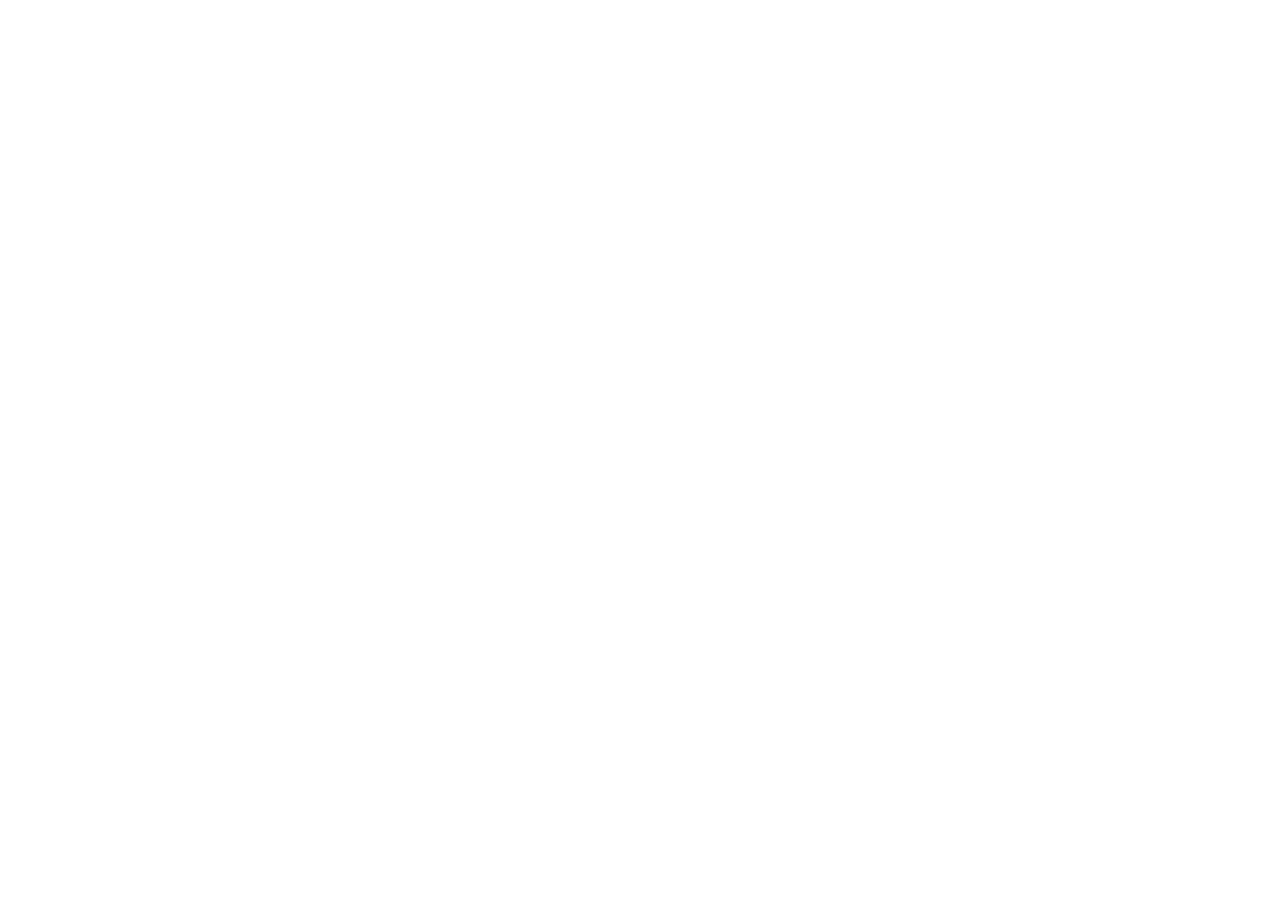
==== index.html @ d85d6b76 "Starter files" ====
<!DOCTYPE html>
<html lang="en">
<head>
    <meta charset="UTF-8">
    <meta name="viewport" content="width=device-width, initial-scale=1.0">
    <link rel="stylesheet" href="style.css">
    <title>Document</title>
</head>
<body>
    
</body>
<script src="script.js"></script>
</html>
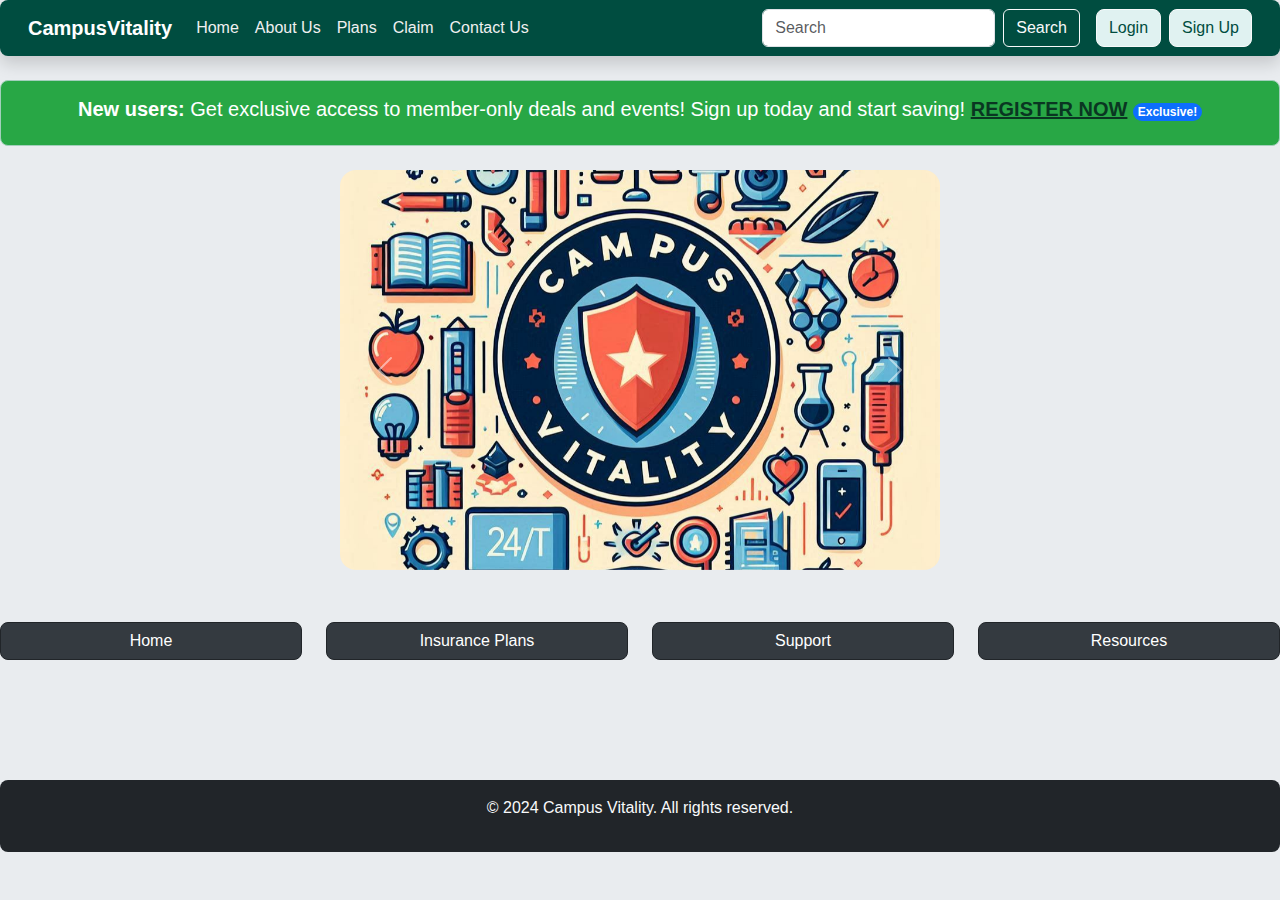
==== commit e23d8cb5: "Add files via upload" ====
--- a/index.html
+++ b/index.html
@@ -3,11 +3,201 @@
 <head>
     <meta charset="UTF-8">
     <meta name="viewport" content="width=device-width, initial-scale=1.0">
+    <link href="https://cdn.jsdelivr.net/npm/bootstrap@5.3.3/dist/css/bootstrap.min.css" rel="stylesheet">
     <link rel="stylesheet" href="style.css">
-    <title>Document</title>
+    <title>Campus Vitality</title>
+    
 </head>
 <body>
-    
+
+    <!-- Navigation bar-NRV -->
+    <nav class="navbar navbar-expand-lg shadow">
+        <div class="container-fluid">
+            <a class="navbar-brand text-white fw-bold" href="index.html">CampusVitality</a>
+            <button class="navbar-toggler" type="button" data-bs-toggle="collapse" data-bs-target="#navbarDark" aria-controls="navbarDark" aria-expanded="false" aria-label="Toggle navigation">
+                <span class="navbar-toggler-icon"></span>
+            </button>
+            <div class="collapse navbar-collapse" id="navbarDark">
+                <ul class="navbar-nav me-auto mb-2 mb-lg-0">
+                    <li class="nav-item">
+                        <a class="nav-link" href="#">Home</a>
+                    </li>
+                    <li class="nav-item">
+                        <a class="nav-link" href="#">About Us</a>
+                    </li>
+                    <li class="nav-item">
+                        <a class="nav-link" href="#">Plans</a>
+                    </li>
+                    <li class="nav-item">
+                        <a class="nav-link" href="#">Claim</a>
+                    </li>
+                    <li class="nav-item">
+                        <a class="nav-link" href="#">Contact Us</a>
+                    </li>
+                </ul>
+                <form class="d-flex">
+                    <input class="form-control me-2" type="search" placeholder="Search" aria-label="Search">
+                    <button class="btn btn-outline-light" type="submit">Search</button>
+                </form>
+                <div class="d-flex ms-3">
+                    <a href="#" class="btn btn-light me-2">Login</a>
+                    <a href="#" class="btn btn-light">Sign Up</a>
+                </div>
+            </div>
+        </div>
+    </nav>
+    
+    
+
+    <br>
+
+    
+ <!-- Alert Tab- NRV -->
+<div class="alert alert-success text-center mb-4" role="alert">
+    <h5> <strong>New users: </strong>Get exclusive access to member-only deals and events! Sign up today and start saving! 
+        <a href="#" class="alert-link" data-bs-toggle="modal" data-bs-target="#redirectModal">REGISTER NOW</a>
+        <span class="badge bg-primary rounded-pill small">Exclusive!</span>
+    </h5>
+</div>
+
+
+
+
+    <!-- Carousel - NRV-->
+    <div class="container">
+        <div id="carouselWithControls" class="carousel slide mx-auto" style="max-width: 600px;" data-bs-ride="carousel">
+            <div class="carousel-inner">
+                <div class="carousel-item active">
+                    <img src="assets/img1.png" class="d-block w-100" alt="Slide 1">
+                </div>
+                <div class="carousel-item">
+                    <img src="assets/img2.png" class="d-block w-100" alt="Slide 2">
+                </div>
+                <div class="carousel-item">
+                    <img src="assets/img3.jpeg" class="d-block w-100" alt="Slide 3">
+                </div>
+            </div>
+            <button class="carousel-control-prev" type="button" data-bs-target="#carouselWithControls" data-bs-slide="prev">
+                <span class="carousel-control-prev-icon" aria-hidden="true"></span>
+                <span class="visually-hidden">Previous</span>
+            </button>
+            <button class="carousel-control-next" type="button" data-bs-target="#carouselWithControls" data-bs-slide="next">
+                <span class="carousel-control-next-icon" aria-hidden="true"></span>
+                <span class="visually-hidden">Next</span>
+            </button>
+        </div>
+    </div>
+    <br>
+
+    <!-- Offcanvas- NRV -->
+    <div class="text-center my-4">
+        <div class="row">
+            <div class="col-6 col-md-3">
+                <button class="btn btn-dark w-100 my-1" type="button" data-bs-toggle="offcanvas" data-bs-target="#offcanvasHome">Home</button>
+            </div>
+            <div class="col-6 col-md-3">
+                <button class="btn btn-dark w-100 my-1" type="button" data-bs-toggle="offcanvas" data-bs-target="#offcanvasPlans">Insurance Plans</button>
+            </div>
+            <div class="col-6 col-md-3">
+                <button class="btn btn-dark w-100 my-1" type="button" data-bs-toggle="offcanvas" data-bs-target="#offcanvasSupport">Support</button>
+            </div>
+            <div class="col-6 col-md-3">
+                <button class="btn btn-dark w-100 my-1" type="button" data-bs-toggle="offcanvas" data-bs-target="#offcanvasResources">Resources</button>
+            </div>
+        </div>
+    </div>
+    <div class="offcanvas offcanvas-bottom" tabindex="-1" id="offcanvasHome" aria-labelledby="offcanvasHomeLabel">
+        <div class="offcanvas-header">
+            <h5 class="offcanvas-title" id="offcanvasHomeLabel">Dear Student,</h5>
+            <button type="button" class="btn-close" data-bs-dismiss="offcanvas" aria-label="Close"></button>
+        </div>
+        <div class="offcanvas-body">
+            <p>Welcome to Campus Vitality! We make it easy for you to manage your insurance needs—anytime, anywhere.</p>
+            <h6>What you can do:</h6>
+            <ul class="list-unstyled">
+                <li><b>Submit a New Claim</b></li>
+                <li><b>View Your Policies</b></li>
+                <li><b>Upgrade Your Plan</b></li>
+                <li><b>Manage Personal Information</b></li>
+                <li><b>Explore Resources</b></li>
+                <li><b>Get Support</b></li>
+            </ul>
+        </div>
+    </div>
+
+    <div class="offcanvas offcanvas-bottom" tabindex="-1" id="offcanvasPlans" aria-labelledby="offcanvasPlansLabel">
+        <div class="offcanvas-header">
+            <h5 class="offcanvas-title" id="offcanvasPlansLabel">Our Insurance Plans</h5>
+            <button type="button" class="btn-close" data-bs-dismiss="offcanvas" aria-label="Close"></button>
+        </div>
+        <div class="offcanvas-body">
+            <p>Explore our various insurance plans tailored to meet your needs:</p>
+            <ul class="list-unstyled">
+                <li><b>Basic Plan:</b> Affordable coverage for essential health services.</li>
+                <li><b>Premium Plan:</b> Comprehensive coverage with added benefits.</li>
+                <li><b>Student Plan:</b> Special rates and coverage for students.</li>
+                <li><b>Family Plan:</b> Coverage options for the whole family.</li>
+            </ul>
+        </div>
+    </div>
+
+    <div class="offcanvas offcanvas-bottom" tabindex="-1" id="offcanvasSupport" aria-labelledby="offcanvasSupportLabel">
+        <div class="offcanvas-header">
+            <h5 class="offcanvas-title" id="offcanvasSupportLabel">Customer Support</h5>
+            <button type="button" class="btn-close" data-bs-dismiss="offcanvas" aria-label="Close"></button>
+        </div>
+        <div class="offcanvas-body">
+            <p>Need help? Our support team is here for you:</p>
+            <ul class="list-unstyled">
+                <li><b>Contact Us:</b> Reach out via email at <a href="mailto:support@campusvitality.com">support@campusvitality.com</a>.</li>
+                <li><b>FAQs:</b> Visit our FAQ section for quick answers.</li>
+                <li><b>Live Chat:</b> Chat with a representative during business hours.</li>
+            </ul>
+        </div>
+    </div>
+
+    <div class="offcanvas offcanvas-bottom" tabindex="-1" id="offcanvasResources" aria-labelledby="offcanvasResourcesLabel">
+        <div class="offcanvas-header">
+            <h5 class="offcanvas-title" id="offcanvasResourcesLabel">Resources</h5>
+            <button type="button" class="btn-close" data-bs-dismiss="offcanvas" aria-label="Close"></button>
+        </div>
+        <div class="offcanvas-body">
+            <p>Find useful resources to help you navigate your insurance needs:</p>
+            <ul class="list-unstyled">
+                <li><b>Insurance Glossary:</b> Understand common insurance terms.</li>
+                <li><b>Claim Submission Guide:</b> Step-by-step guide to submit claims.</li>
+                <li><b>Policy Management Tips:</b> Best practices for managing your policy.</li>
+            </ul>
+        </div>
+    </div>
+
+    <br><br><br>
+
+    <!--Modal Box - NRV -->
+    <div class="modal fade" id="redirectModal" data-bs-backdrop="static" data-bs-keyboard="false" tabindex="-1" aria-labelledby="redirectModalLabel" aria-hidden="true">
+        <div class="modal-dialog">
+            <div class="modal-content">
+                <div class="modal-header">
+                    <h1 class="modal-title fs-5" id="redirectModalLabel">Attention</h1>
+                    <button type="button" class="btn-close" data-bs-dismiss="modal" aria-label="Close"></button>
+                </div>
+                <div class="modal-body">
+                    <p>You will be redirected to the login page.</p>
+                </div>
+                <div class="modal-footer">
+                    <button type="button" class="btn btn-secondary" data-bs-dismiss="modal">Cancel</button>
+                    <button type="button" class="btn btn-dark" onclick="location.href='#'">Login</button>
+                </div>
+            </div>
+        </div>
+    </div>
+
+    <!-- Footer - NRV-->
+    <footer class="bg-dark text-light text-center py-3">
+        <p>&copy; 2024 Campus Vitality. All rights reserved.</p>
+    </footer>
+
+    <script src="https://cdn.jsdelivr.net/npm/bootstrap@5.3.3/dist/js/bootstrap.bundle.min.js"></script>
+    <script src="script.js"></script>
 </body>
-<script src="script.js"></script>
-</html>+</html>
--- a/style.css
+++ b/style.css
@@ -0,0 +1,105 @@
+body {
+    max-width: 100%;
+    margin-left: auto;
+    margin-right: auto;
+    background-color: #e9ecef; 
+    font-family:'Trebuchet MS', 'Lucida Sans Unicode', 'Lucida Grande', 'Lucida Sans', Arial, sans-serif;
+    color: #212529;
+}
+
+.navbar {
+    background-color: #004d40; 
+    border-radius: 0.5rem; 
+    padding: 0.5rem 1rem; 
+}
+
+.nav-link {
+    color: #f0f0f0; 
+}
+
+.nav-link:hover {
+    color: #b0b0b0; 
+}
+
+.btn-light {
+    background-color: #e0f2f1 ; 
+    color: #004d40 ; 
+    border-radius: 0.5rem;
+}
+
+.btn-light:hover {
+    background-color: #b2dfdb ; 
+    color: #00332d ; 
+}
+
+.alert-success {
+    background-color: #28a745; 
+    color: white; 
+    border-radius: 0.5rem; 
+    max-width: 100%; 
+    padding: 1rem;
+    margin-bottom: 1rem; 
+}
+
+.badge.small {
+    font-size: 0.75rem; 
+    padding: 0.25em 0.4em; 
+}
+
+
+.carousel {
+    margin-top: 20px; 
+    border-radius: 1.0rem; 
+    overflow: hidden; 
+    max-width: 100%; 
+}
+
+.carousel img {
+    height: auto; 
+    max-height: 400px; 
+    object-fit: cover; 
+}
+
+
+.btn-dark {
+    background-color: #343a40; 
+    color: white; 
+    border-radius: 0.5rem;
+    transition: background-color 0.3s ease, color 0.3s ease;
+ }
+
+.btn-dark:hover {
+    background-color: #495057;
+    transition: background-color 0.3s ease, color 0.3s ease; 
+}
+
+.offcanvas-body {
+    background-color: #ffffff; 
+    padding: 1rem; 
+    max-width: 100%; 
+}
+
+.modal-content {
+    border-radius: 0.5rem; 
+    max-width: 90%; 
+    margin: auto; 
+}
+
+.modal-header {
+    background-color: #007bff; 
+    color: white;
+}
+
+
+footer {
+    background-color: #343a40; 
+    color: white; 
+    padding: 1rem; 
+    border-radius: 0.5rem; 
+    text-align: center; 
+    margin-top: 20px; 
+    
+}
+
+
+
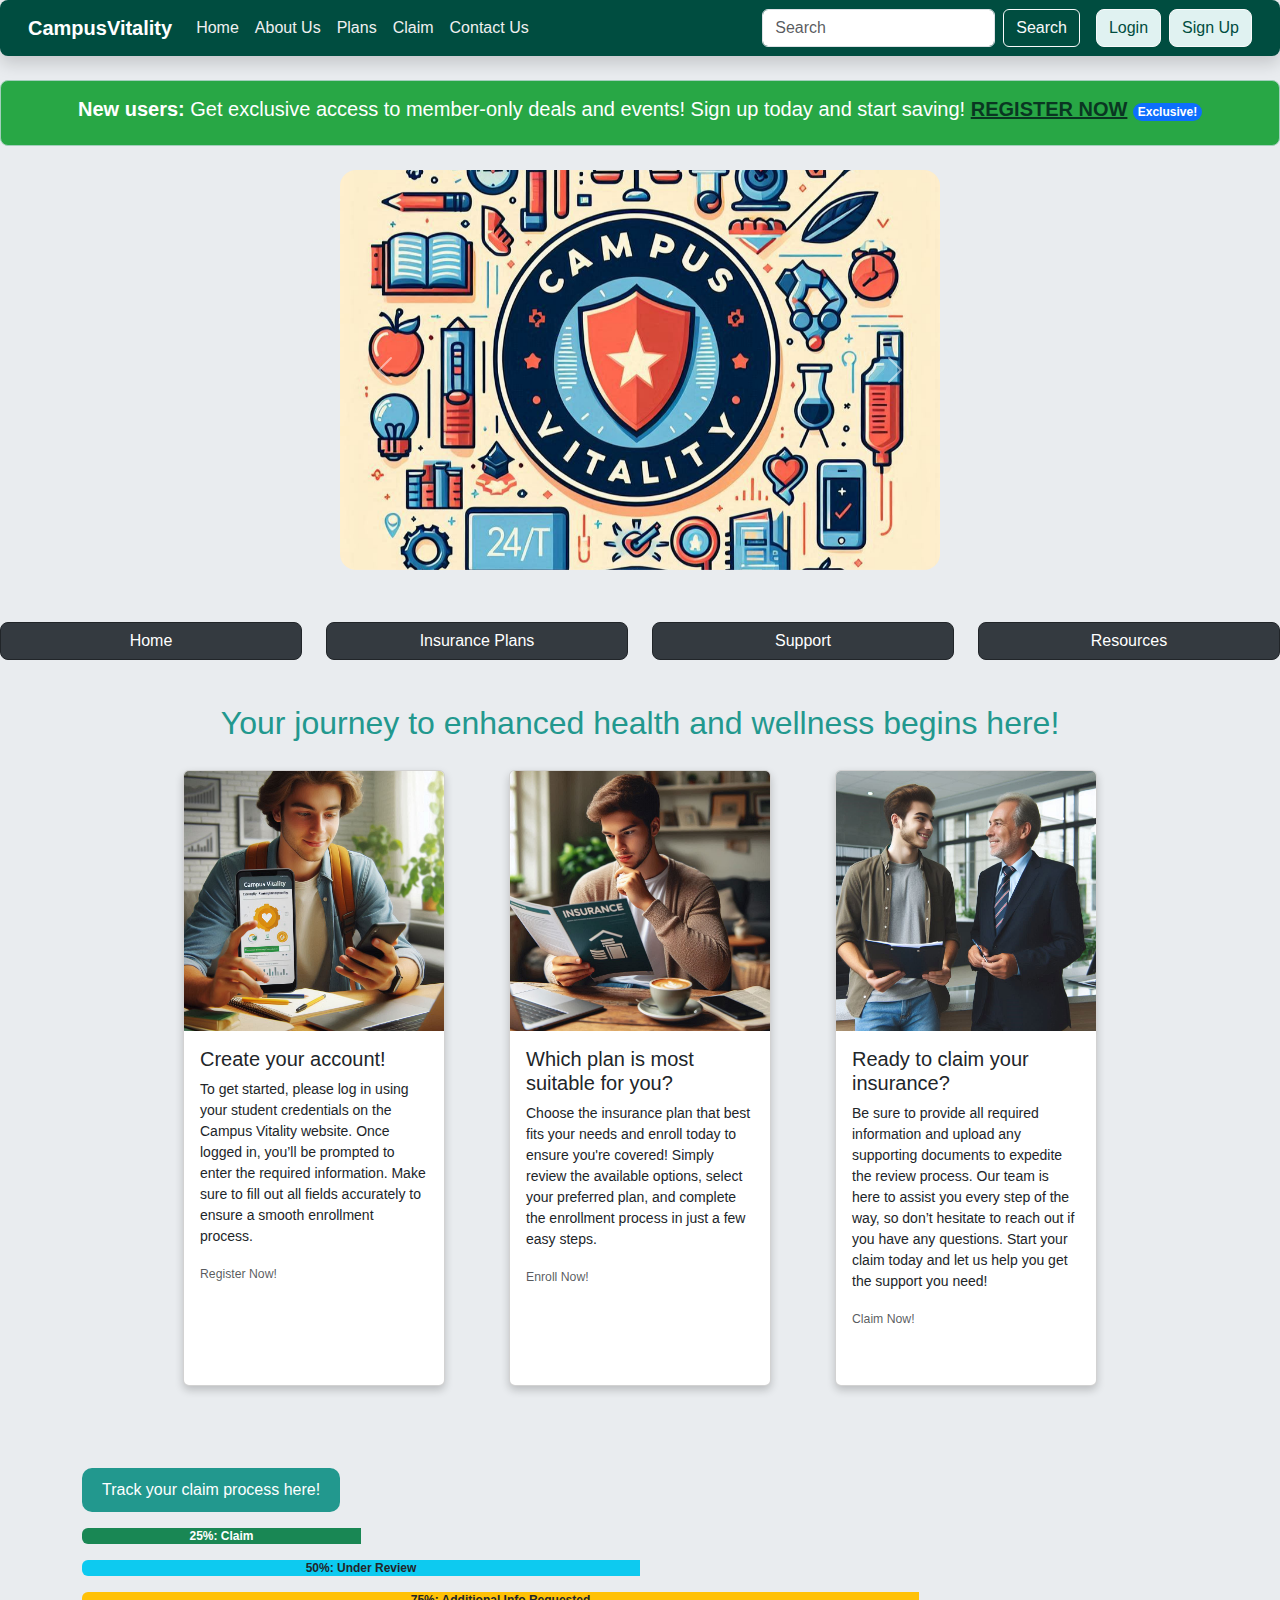
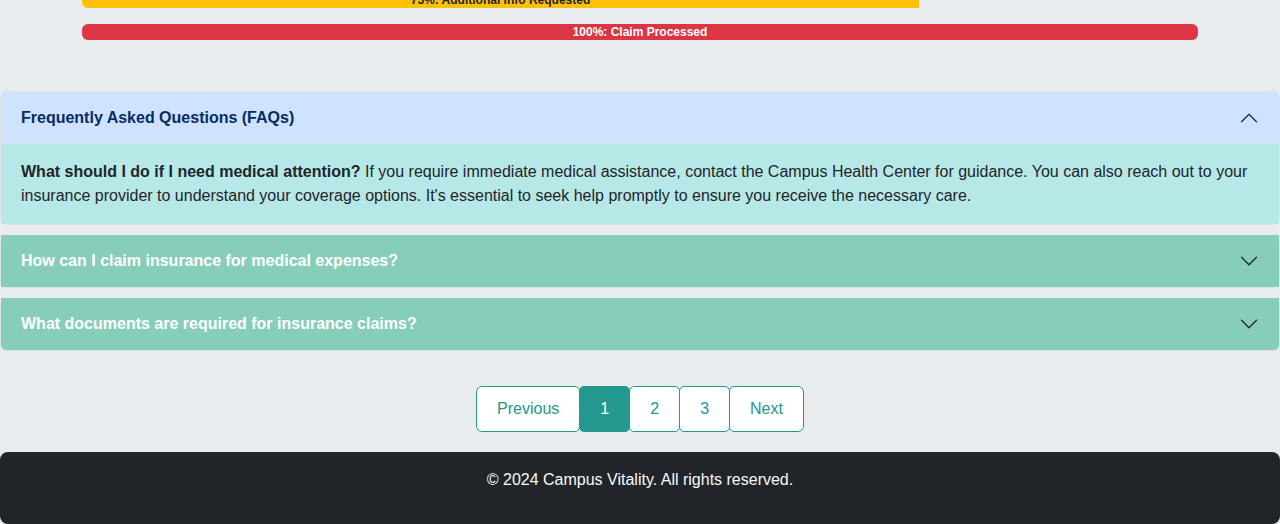
==== commit 30f12cec: "cards, progress bar, claps, accordion, pagination" ====
--- a/index.html
+++ b/index.html
@@ -167,11 +167,140 @@
                 <li><b>Insurance Glossary:</b> Understand common insurance terms.</li>
                 <li><b>Claim Submission Guide:</b> Step-by-step guide to submit claims.</li>
                 <li><b>Policy Management Tips:</b> Best practices for managing your policy.</li>
-            </ul>
-        </div>
-    </div>
-
-    <br><br><br>
+            </ul> 
+        </div>
+    </div>
+
+    
+
+    <!-- Cards-SP -->
+   <div class="cardsH2">
+    <h2>Your journey to enhanced health and wellness begins here!</h2>
+</div>
+<div class="row justify-content-center">
+    <div class="col-lg-3 col-md-4 col-sm-6 mb-4">
+        <div class="card">
+            <img src="assets/register.png" class="card-img-top" alt="...">
+            <div class="card-body">
+                <h5 class="card-title">Create your account!</h5>
+                <p class="card-text">To get started, please log in using your student credentials on the Campus Vitality website. Once logged in, you’ll be prompted to enter the required information. Make sure to fill out all fields accurately to ensure a smooth enrollment process.</p>
+                <p class="card-text"><small class="text-body-secondary">Register Now!</small></p>
+            </div>
+        </div>
+    </div>
+    <div class="col-lg-3 col-md-4 col-sm-6 mb-4">
+        <div class="card">
+            <img src="assets/enroll.png" class="card-img-top" alt="...">
+            <div class="card-body">
+                <h5 class="card-title">Which plan is most suitable for you?</h5>
+                <p class="card-text">Choose the insurance plan that best fits your needs and enroll today to ensure you're covered! Simply review the available options, select your preferred plan, and complete the enrollment process in just a few easy steps.</p>
+                <p class="card-text"><small class="text-body-secondary">Enroll Now!</small></p>
+            </div>
+        </div>
+    </div>
+    <div class="col-lg-3 col-md-4 col-sm-6 mb-4">
+        <div class="card">
+            <img src="assets/claim.png" class="card-img-top" alt="...">
+            <div class="card-body">
+                <h5 class="card-title">Ready to claim your insurance?</h5>
+                <p class="card-text">Be sure to provide all required information and upload any supporting documents to expedite the review process. Our team is here to assist you every step of the way, so don’t hesitate to reach out if you have any questions. Start your claim today and let us help you get the support you need!</p>
+                <p class="card-text"><small class="text-body-secondary">Claim Now!</small></p>
+            </div>
+        </div>
+    </div>
+</div>
+
+
+<!-- Progress Bar-SP -->
+<div class="progBar">
+    <div class="container mt-5">
+        <!-- Collapse Button-SP -->
+        <p>
+            <button class="btn btn-primary custom-btn" type="button" data-bs-toggle="collapse" data-bs-target="#collapseWidthExample" aria-expanded="false" aria-controls="collapseWidthExample">
+                <h6 class="mb-0">Track your claim process here!</h6>
+            </button>
+        </p>
+        <!-- Collapsible Content-SP -->
+        <div class="collapse collapse-horizontal" id="collapseWidthExample">
+            <div class="card card-body custom-card">
+                <p><strong>25% - Claim Submitted:</strong> The initial submission of the insurance claim has been successfully completed.</p>
+                <p><strong>50% - Under Review:</strong> The claim is being reviewed by the relevant team to assess the next steps.</p>
+                <p><strong>75% - Additional Information Requested:</strong> The review process requires additional information or documents to proceed further.</p>
+                <p><strong>100% - Claim Processed:</strong> The insurance claim has been fully processed, and the outcome is finalized.</p>
+            </div>
+        </div>           
+
+
+        <!-- Progress Bars-SP -->
+        <div class="progress mb-3">
+            <div class="progress-bar bg-success" role="progressbar" style="width: 25%;">25%: Claim</div>
+        </div>
+        <div class="progress mb-3">
+            <div class="progress-bar bg-info text-dark" role="progressbar" style="width: 50%;">50%: Under Review</div>
+        </div>
+        <div class="progress mb-3">
+            <div class="progress-bar bg-warning text-dark" role="progressbar" style="width: 75%;">75%: Additional Info Requested</div>
+        </div>
+        <div class="progress mb-3">
+            <div class="progress-bar bg-danger" role="progressbar" style="width: 100%;">100%: Claim Processed</div>
+        </div>
+    </div>
+</div>
+
+
+<!-- Accordion-SP -->
+<div class="accordion" id="accordionExample">
+    <div class="accordion-item">
+        <h2 class="accordion-header">
+            <button class="accordion-button" type="button" data-bs-toggle="collapse" data-bs-target="#collapseOne" aria-expanded="true" aria-controls="collapseOne">
+                <b>Frequently Asked Questions (FAQs)</b>
+            </button>
+        </h2>
+        <div id="collapseOne" class="accordion-collapse collapse show" data-bs-parent="#accordionExample">
+            <div class="accordion-body">
+                <strong>What should I do if I need medical attention?</strong> If you require immediate medical assistance, contact the Campus Health Center for guidance. You can also reach out to your insurance provider to understand your coverage options. It's essential to seek help promptly to ensure you receive the necessary care.
+            </div>
+        </div>
+    </div>
+    <div class="accordion-item">
+        <h2 class="accordion-header">
+            <button class="accordion-button collapsed" type="button" data-bs-toggle="collapse" data-bs-target="#collapseTwo" aria-expanded="false" aria-controls="collapseTwo">
+                <b>How can I claim insurance for medical expenses?</b>
+            </button>
+        </h2>
+        <div id="collapseTwo" class="accordion-collapse collapse" data-bs-parent="#accordionExample">
+            <div class="accordion-body">
+                To claim insurance for medical expenses, log in to the Campus Vitality website and submit your claim through the designated claim submission portal. Be sure to include all required documentation to expedite the review and approval process.
+            </div>
+        </div>
+    </div>
+    <div class="accordion-item">
+        <h2 class="accordion-header">
+            <button class="accordion-button collapsed" type="button" data-bs-toggle="collapse" data-bs-target="#collapseThree" aria-expanded="false" aria-controls="collapseThree">
+                <b>What documents are required for insurance claims?</b>
+            </button>
+        </h2>
+        <div id="collapseThree" class="accordion-collapse collapse" data-bs-parent="#accordionExample">
+            <div class="accordion-body">
+                You’ll need to provide copies of your medical records, receipts for medical expenses, and any additional documents requested by your insurance provider. Make sure all documents are legible and accurately reflect the services rendered.
+            </div>
+        </div>
+    </div>
+</div>
+
+
+<!-- Pagination-SP -->
+<div class="pagination-container">
+    <ul class="pagination">
+        <li class="page-item"><a class="page-link" href="#">Previous</a></li>
+        <li class="page-item active"><a class="page-link" href="#">1</a></li>
+        <li class="page-item"><a class="page-link" href="#">2</a></li>
+        <li class="page-item"><a class="page-link" href="#">3</a></li>
+        <li class="page-item"><a class="page-link" href="#">Next</a></li>
+    </ul>
+</div>
+
+
 
     <!--Modal Box - NRV -->
     <div class="modal fade" id="redirectModal" data-bs-backdrop="static" data-bs-keyboard="false" tabindex="-1" aria-labelledby="redirectModalLabel" aria-hidden="true">
@@ -201,3 +330,4 @@
     <script src="script.js"></script>
 </body>
 </html>
+
--- a/style.css
+++ b/style.css
@@ -78,7 +78,131 @@
     padding: 1rem; 
     max-width: 100%; 
 }
-
+.cards-container {
+    max-width: 100%;
+    margin: 0 auto;
+ }
+ .cardsH2 {
+    margin-top: 40px;
+    color: #22988e;
+    text-align: center;
+ }
+ .card-group {
+    display: flex;
+    flex-wrap: wrap;
+    justify-content: center;
+    margin-top: 20px;
+ }
+ .card {
+    display: flex;
+    flex-direction: column;
+    justify-content: space-between;
+    max-width: 100%;
+    margin: 20px;
+    box-shadow: 0 4px 8px rgba(0, 0, 0, 0.2);
+    transition: transform 0.5s;
+    height: 100%;
+ }
+ .card:hover {
+    transform: scale(1.05);
+    box-shadow: 0 8px 16px rgba(0, 0, 0, 0.3);
+ }
+ .card-text {
+    font-size: 14px;
+    line-height: 1.5;
+ } 
+ .accordion {
+    margin: 35px 0;
+ }
+ 
+ .accordion-body {
+    background-color: #b7e8e8;
+ }
+ 
+ .accordion-item {
+    border-radius: 0.5rem;
+    margin-bottom: 10px;
+ }
+ .accordion-button {
+    background-color: #86ceba;
+    color: white;
+    transition: background-color 0.5s;
+ }
+ .accordion-button:hover {
+    background-color: #84cfde;
+ }
+ .progBar {
+    margin-top: 30px;
+    display: flex;
+    justify-content: center;
+ }
+ .progress-bar {
+    font-weight: bold;
+    transition: width 0.5s;
+ }
+ .mb-3 {
+    margin-bottom: 20px;
+ }
+ .pagination {
+    justify-content: center;
+    margin-top: 20px;
+ }
+ 
+ .custom-btn {
+    background-color: #22988e;
+    border: none;
+    border-radius: 10px;
+    padding: 12px 20px;
+    text-align: center;
+    transition: background-color 0.5s ease-in-out;
+ }
+ .custom-btn:hover {
+    background-color: #1e8475;
+ }
+ .custom-btn h6 {
+    color: #fff;
+ }
+ .custom-card {
+    background-color: #f8f9fa;
+    border: 1px solid #ddd;
+    padding: 20px;
+    box-shadow: 0 4px 8px rgba(0, 0, 0, 0.1);
+    transition: all 0.3s ease;
+ }
+ .custom-card p {
+    margin-bottom: 15px;
+    font-size: 14px;
+ }
+ .custom-card strong {
+    color: #189687;
+ }
+ .collapse-horizontal {
+    transition: all 0.4s ease;
+ }
+ .page-item .page-link {
+    color: #22988e;
+    background-color: white;
+    border: 1px solid #22988e;
+    padding: 10px 20px;
+    transition: all 0.3s ease;
+    border-radius: 5px;
+ }
+ .page-item.active .page-link {
+    background-color: #22988e;
+    color: white;
+    border-color: #22988e;
+ }
+ .page-link:hover {
+    background-color: #1e8475;
+    color: white;
+    border-color: #1e8475;
+ }
+ .page-item.disabled .page-link {
+    color: #6c757d;
+    background-color: #e9ecef;
+    border-color: #dee2e6;
+ }
+ 
 .modal-content {
     border-radius: 0.5rem; 
     max-width: 90%; 
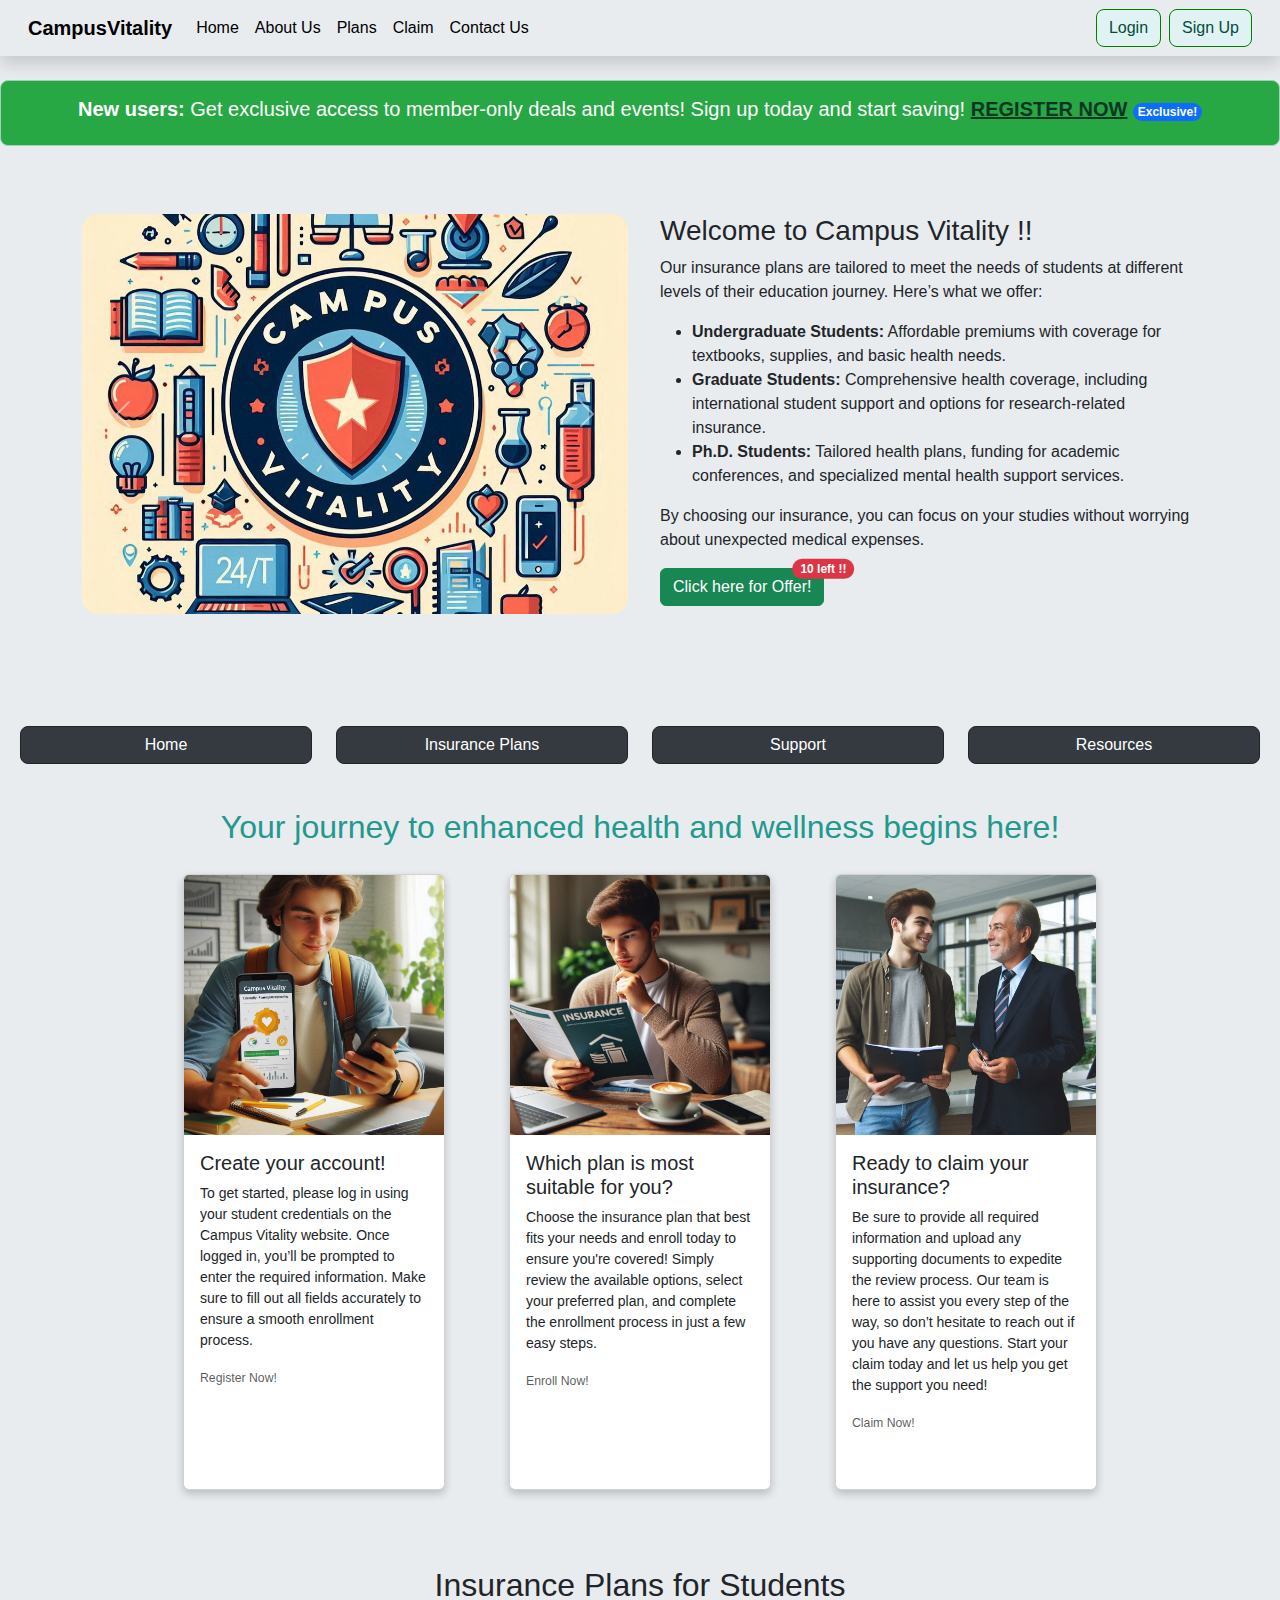
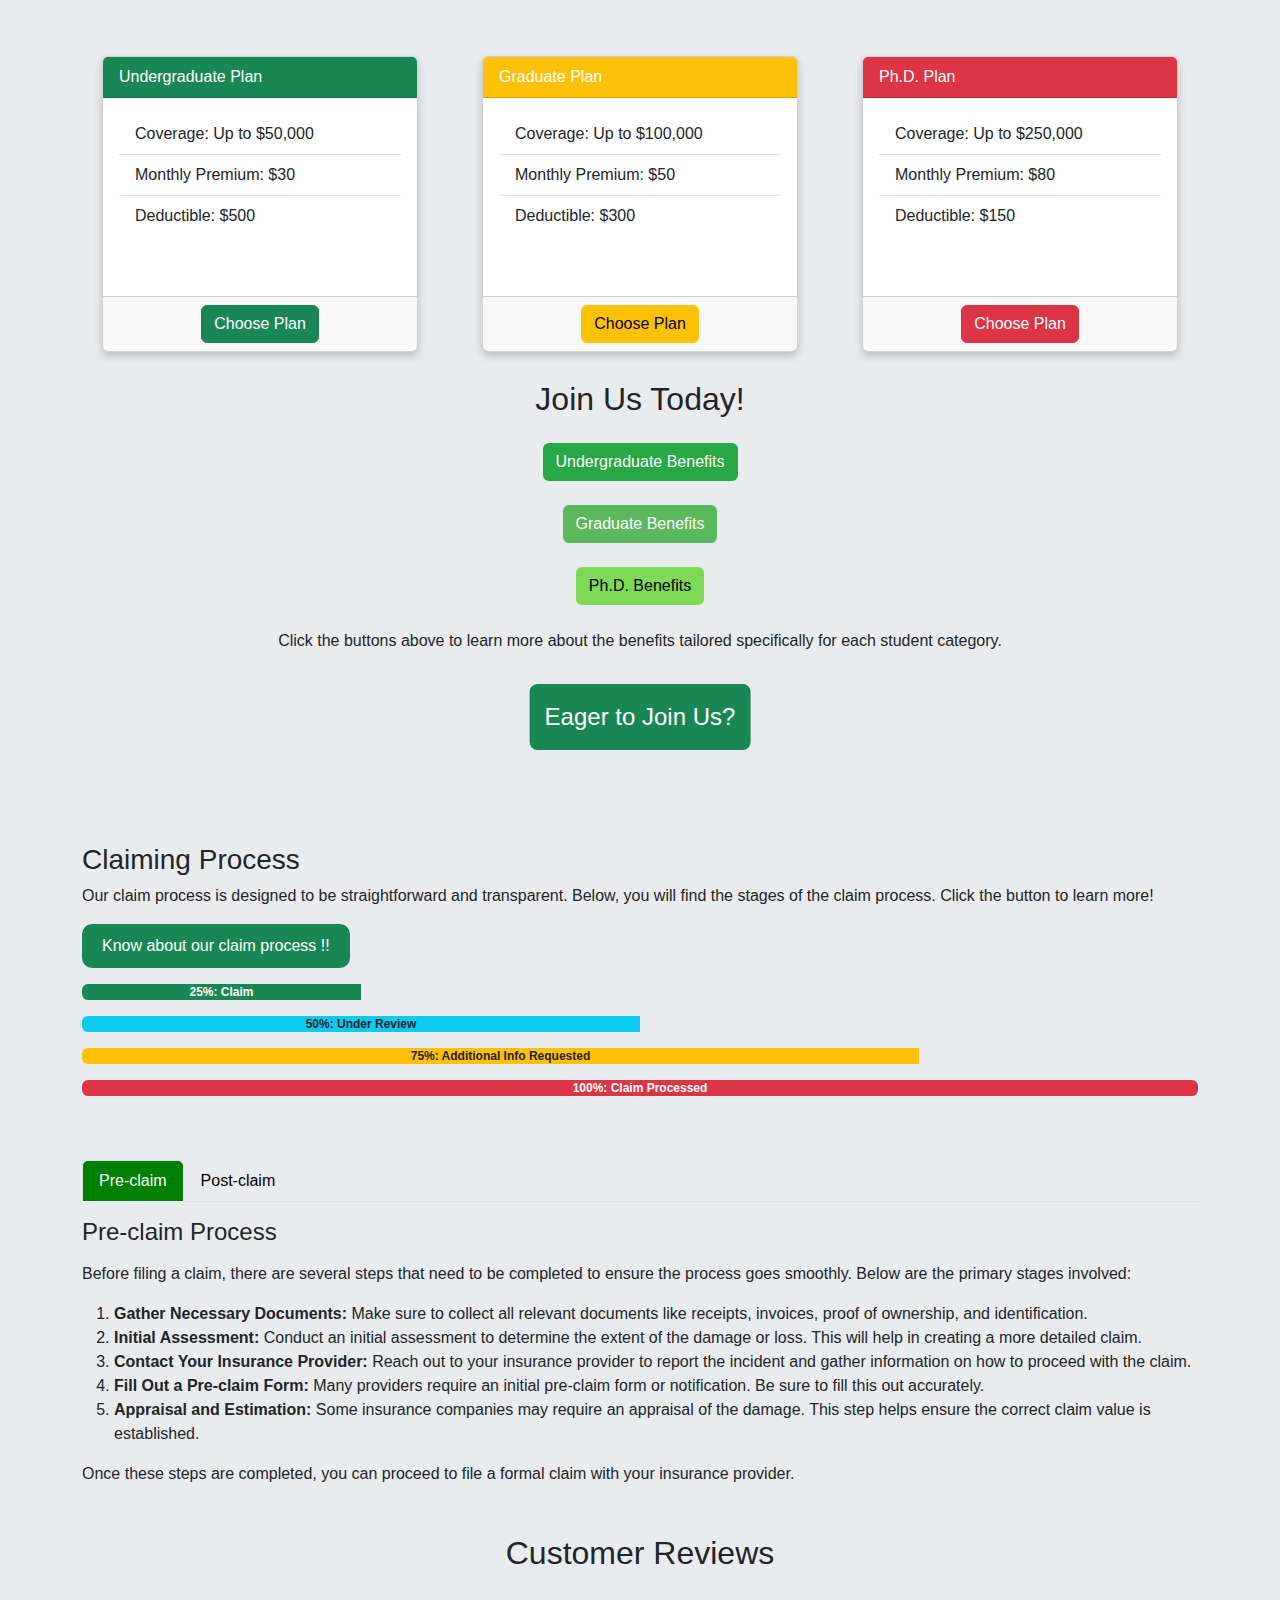
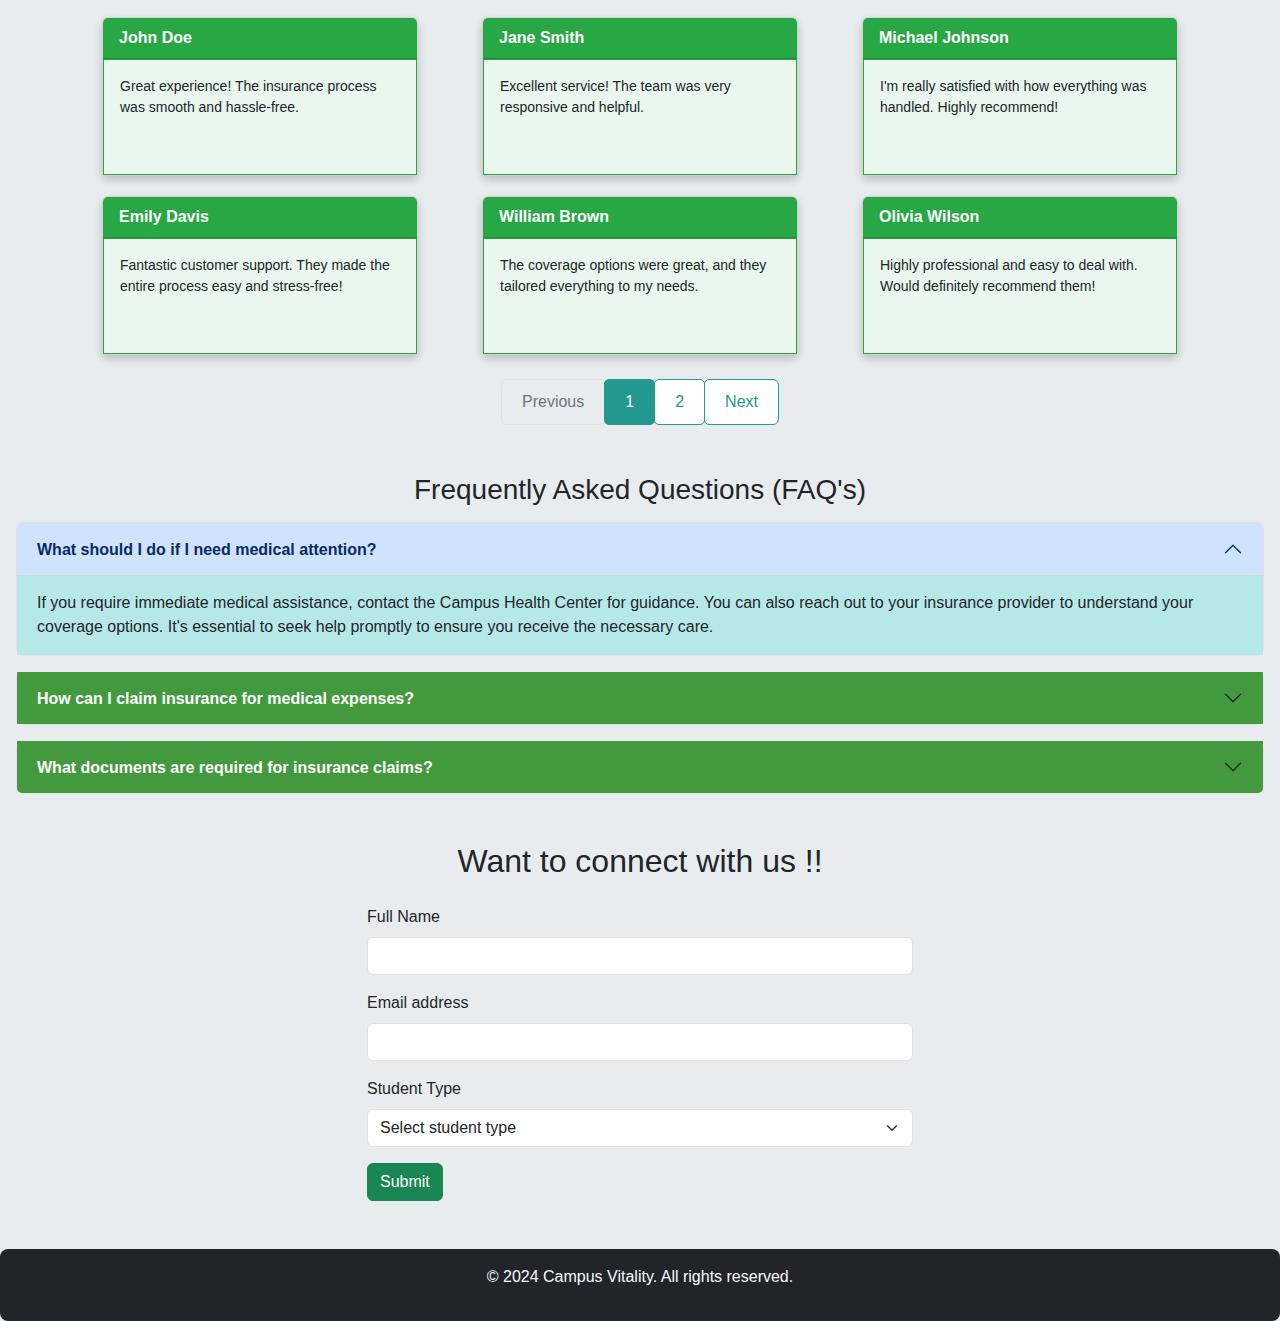
==== commit e087b5b4: "Added 6 Bootstrap components and styling changes" ====
--- a/index.html
+++ b/index.html
@@ -13,7 +13,7 @@
     <!-- Navigation bar-NRV -->
     <nav class="navbar navbar-expand-lg shadow">
         <div class="container-fluid">
-            <a class="navbar-brand text-white fw-bold" href="index.html">CampusVitality</a>
+            <a class="navbar-brand text-green fw-bold" href="index.html">CampusVitality</a>
             <button class="navbar-toggler" type="button" data-bs-toggle="collapse" data-bs-target="#navbarDark" aria-controls="navbarDark" aria-expanded="false" aria-label="Toggle navigation">
                 <span class="navbar-toggler-icon"></span>
             </button>
@@ -26,22 +26,18 @@
                         <a class="nav-link" href="#">About Us</a>
                     </li>
                     <li class="nav-item">
-                        <a class="nav-link" href="#">Plans</a>
+                        <a class="nav-link" href="#plans">Plans</a>
                     </li>
                     <li class="nav-item">
-                        <a class="nav-link" href="#">Claim</a>
+                        <a class="nav-link" href="#claim">Claim</a>
                     </li>
                     <li class="nav-item">
-                        <a class="nav-link" href="#">Contact Us</a>
+                        <a class="nav-link" href="#contact">Contact Us</a>
                     </li>
                 </ul>
-                <form class="d-flex">
-                    <input class="form-control me-2" type="search" placeholder="Search" aria-label="Search">
-                    <button class="btn btn-outline-light" type="submit">Search</button>
-                </form>
                 <div class="d-flex ms-3">
-                    <a href="#" class="btn btn-light me-2">Login</a>
-                    <a href="#" class="btn btn-light">Sign Up</a>
+                    <a href="#" class="btn btn-light me-2 btncn">Login</a>
+                    <a href="#" class="btn btn-light btncn">Sign Up</a>
                 </div>
             </div>
         </div>
@@ -64,34 +60,70 @@
 
 
     <!-- Carousel - NRV-->
-    <div class="container">
-        <div id="carouselWithControls" class="carousel slide mx-auto" style="max-width: 600px;" data-bs-ride="carousel">
-            <div class="carousel-inner">
-                <div class="carousel-item active">
-                    <img src="assets/img1.png" class="d-block w-100" alt="Slide 1">
-                </div>
-                <div class="carousel-item">
-                    <img src="assets/img2.png" class="d-block w-100" alt="Slide 2">
-                </div>
-                <div class="carousel-item">
-                    <img src="assets/img3.jpeg" class="d-block w-100" alt="Slide 3">
-                </div>
-            </div>
-            <button class="carousel-control-prev" type="button" data-bs-target="#carouselWithControls" data-bs-slide="prev">
-                <span class="carousel-control-prev-icon" aria-hidden="true"></span>
-                <span class="visually-hidden">Previous</span>
+    <div class="container my-5">
+        <div class="row">
+            <!-- Carousel Column -->
+            <div class="col-md-6">
+                <div id="carouselWithControls" class="carousel slide" data-bs-ride="carousel">
+                    <div class="carousel-inner">
+                        <div class="carousel-item active">
+                            <img src="assets/img1.png" class="d-block w-100" alt="Insurance for Undergraduates">
+                        </div>
+                        <div class="carousel-item">
+                            <img src="assets/img2.png" class="d-block w-100" alt="Insurance for Graduates">
+                        </div>
+                        <div class="carousel-item">
+                            <img src="assets/img3.jpeg" class="d-block w-100" alt="Insurance for Ph.D. Students">
+                        </div>
+                    </div>
+                    <button class="carousel-control-prev" type="button" data-bs-target="#carouselWithControls" data-bs-slide="prev">
+                        <span class="carousel-control-prev-icon" aria-hidden="true"></span>
+                        <span class="visually-hidden">Previous</span>
+                    </button>
+                    <button class="carousel-control-next" type="button" data-bs-target="#carouselWithControls" data-bs-slide="next">
+                        <span class="carousel-control-next-icon" aria-hidden="true"></span>
+                        <span class="visually-hidden">Next</span>
+                    </button>
+                </div>
+            </div>
+    
+            <!-- Related Content Column - Code by GSR-->
+            <div class="col-md-6 related-content">
+                <h3>Welcome to Campus Vitality !!</h3>
+                <p>Our insurance plans are tailored to meet the needs of students at different levels of their education journey. Here’s what we offer:</p>
+                <ul>
+                    <li><strong>Undergraduate Students:</strong> Affordable premiums with coverage for textbooks, supplies, and basic health needs.</li>
+                    <li><strong>Graduate Students:</strong> Comprehensive health coverage, including international student support and options for research-related insurance.</li>
+                    <li><strong>Ph.D. Students:</strong> Tailored health plans, funding for academic conferences, and specialized mental health support services.</li>
+                </ul>
+                <p>By choosing our insurance, you can focus on your studies without worrying about unexpected medical expenses.</p>
+                <button type="button" class="btn btn-success position-relative" id="show-toast">
+            Click here for Offer!
+            <span class="position-absolute top-0 start-100 translate-middle badge rounded-pill bg-danger">
+                10 left !!
+                <span class="visually-hidden">offers left</span>
+            </span>
             </button>
-            <button class="carousel-control-next" type="button" data-bs-target="#carouselWithControls" data-bs-slide="next">
-                <span class="carousel-control-next-icon" aria-hidden="true"></span>
-                <span class="visually-hidden">Next</span>
-            </button>
+            </div>
+        </div>
+        <div class="toast-container">
+            <div id="benefitsToast" class="toast" role="alert" aria-live="assertive" aria-atomic="true">
+                <div class="toast-header">
+                    <strong class="me-auto">Student Vitality Offer</strong>
+                    <small>Just now</small>
+                    <button type="button" class="btn-close" data-bs-dismiss="toast" aria-label="Close"></button>
+                </div>
+                <div class="toast-body">
+                    We now offer a 10% discount on premiums for undergraduate students! Check your eligibility.
+                </div>
+            </div>
         </div>
     </div>
     <br>
 
     <!-- Offcanvas- NRV -->
     <div class="text-center my-4">
-        <div class="row">
+        <div class="row m-2">
             <div class="col-6 col-md-3">
                 <button class="btn btn-dark w-100 my-1" type="button" data-bs-toggle="offcanvas" data-bs-target="#offcanvasHome">Home</button>
             </div>
@@ -134,9 +166,9 @@
             <p>Explore our various insurance plans tailored to meet your needs:</p>
             <ul class="list-unstyled">
                 <li><b>Basic Plan:</b> Affordable coverage for essential health services.</li>
-                <li><b>Premium Plan:</b> Comprehensive coverage with added benefits.</li>
-                <li><b>Student Plan:</b> Special rates and coverage for students.</li>
-                <li><b>Family Plan:</b> Coverage options for the whole family.</li>
+                <li><b>Undergraduate Plan:</b> Comprehensive coverage with added benefits.</li>
+                <li><b>Graduate Plan:</b> Special rates and coverage for students.</li>
+                <li><b>Ph.d Plan:</b> Coverage options for the whole family.</li>
             </ul>
         </div>
     </div>
@@ -211,13 +243,159 @@
 </div>
 
 
+
+
+<br/>
+<!-- Code by GSR -->
+<div id="plans"></div>
+
+<div class="container my-5">
+    <h2 class="text-center mb-4">Insurance Plans for Students</h2>
+
+    <div class="row">
+        <div class="col-md-4 mt-2">
+            <div class="card mb-4">
+                <div class="card-header bg-success text-white">
+                    Undergraduate Plan
+                </div>
+                <div class="card-body">
+                    <ul class="list-group list-group-flush">
+                        <li class="list-group-item">Coverage: Up to $50,000</li>
+                        <li class="list-group-item">Monthly Premium: $30</li>
+                        <li class="list-group-item">Deductible: $500</li>
+                    </ul>
+                </div>
+                <div class="card-footer text-center">
+                    <button type="button" class="btn btn-success">Choose Plan</button>
+                </div>
+            </div>
+        </div>
+
+        <div class="col-md-4 mt-2">
+            <div class="card mb-4">
+                <div class="card-header bg-warning text-white">
+                    Graduate Plan
+                </div>
+                <div class="card-body">
+                    <ul class="list-group list-group-flush">
+                        <li class="list-group-item">Coverage: Up to $100,000</li>
+                        <li class="list-group-item">Monthly Premium: $50</li>
+                        <li class="list-group-item">Deductible: $300</li>
+                    </ul>
+                </div>
+                <div class="card-footer text-center">
+                    <button type="button" class="btn btn-warning">Choose Plan</button>
+                </div>
+            </div>
+        </div>
+
+        <div class="col-md-4 mt-2">
+            <div class="card mb-4">
+                <div class="card-header bg-danger text-white">
+                    Ph.D. Plan
+                </div>
+                <div class="card-body">
+                    <ul class="list-group list-group-flush">
+                        <li class="list-group-item">Coverage: Up to $250,000</li>
+                        <li class="list-group-item">Monthly Premium: $80</li>
+                        <li class="list-group-item">Deductible: $150</li>
+                    </ul>
+                </div>
+                <div class="card-footer text-center">
+                    <button type="button" class="btn btn-danger">Choose Plan</button>
+                </div>
+            </div>
+        </div>
+    </div>
+</div>
+
+<div class="container my-5"></div>
+    <h2 class="text-center mb-4">Join Us Today!</h2>
+    
+    <div class="text-center mb-4">
+        <button type="button" class="btn btn-ug" data-bs-toggle="popover" title="Undergraduate Students" data-bs-content="
+            <strong>Benefits:</strong><br>
+            - Affordable premiums<br>
+            - Coverage for textbooks and supplies<br>
+            - Flexible payment plans" data-bs-trigger="focus" data-bs-html="true">
+            Undergraduate Benefits
+        </button>
+    </div>
+    
+    <div class="text-center mb-4">
+        <button type="button" class="btn btn-grad" data-bs-toggle="popover" title="Graduate Students" data-bs-content="
+            <strong>Benefits:</strong><br>
+            - Comprehensive health coverage<br>
+            - International student support<br>
+            - Research-related insurance options" data-bs-trigger="focus" data-bs-html="true">
+            Graduate Benefits
+        </button>
+    </div>
+
+    <div class="text-center mb-4">
+        <button type="button" class="btn btn-phd" data-bs-toggle="popover" title="Ph.D. Students" data-bs-content="
+            <strong>Benefits:</strong><br>
+            - Tailored health plans<br>
+            - Funding for conferences<br>
+            - Mental health support services" data-bs-trigger="focus" data-bs-html="true">
+            Ph.D. Benefits
+        </button>
+    </div>
+    
+    <p class="text-center">
+        Click the buttons above to learn more about the benefits tailored specifically for each student category.
+    </p>
+</div>
+<br/><br/>
+<button type="button" class="btn btn-success centered-btn blinking-btn" data-bs-toggle="modal" data-bs-target="#enrollModal">
+    Eager to Join Us?
+</button>
+
+<!-- Modal Structure -->
+<div class="modal fade" id="enrollModal" tabindex="-1" aria-labelledby="enrollModalLabel" aria-hidden="true">
+    <div class="modal-dialog">
+        <div class="modal-content">
+            <!-- Modal Header -->
+            <div class="modal-header">
+                <h5 class="modal-title" id="enrollModalLabel">Eager to Join Us?</h5>
+                <button type="button" class="btn-close" data-bs-dismiss="modal" aria-label="Close"></button>
+            </div>
+            <!-- Modal Body -->
+            <div class="modal-body">
+                <p>We're excited to welcome you to our insurance program! Before you proceed, please ensure you have the following documents ready for enrollment:</p>
+                <h6 class="my-3">Required Documents for Enrollment:</h6>
+                <ul>
+                    <li><strong>Proof of Identity:</strong> A government-issued ID (passport, driver's license, etc.)</li>
+                    <li><strong>Proof of Address:</strong> A utility bill, lease agreement, or bank statement from the last 3 months.</li>
+                    <li><strong>Income Proof:</strong> Salary slips, tax returns, or bank statements to verify income details.</li>
+                    <li><strong>Medical History:</strong> If applicable, provide medical records or a health report.</li>
+                    <li><strong>Previous Insurance Details:</strong> Any documents related to past insurance policies, if relevant.</li>
+                </ul>
+                <p>Once you have gathered these documents, click "Proceed" to begin the enrollment process. We look forward to having you on board!</p>
+            </div>
+            <!-- Modal Footer -->
+            <div class="modal-footer">
+                <button type="button" class="btn btn-secondary" data-bs-dismiss="modal">Cancel</button>
+                <button type="button" class="btn btn-success">Proceed</button>
+            </div>
+        </div>
+    </div>
+</div>
+<br/><br/>
+
 <!-- Progress Bar-SP -->
+ <div id="claim"></div>
 <div class="progBar">
     <div class="container mt-5">
         <!-- Collapse Button-SP -->
+         <h3>Claiming Process</h3>
+        <p> 
+            Our claim process is designed to be straightforward and transparent. 
+            Below, you will find the stages of the claim process. Click the button to learn more!
+        </p>
         <p>
-            <button class="btn btn-primary custom-btn" type="button" data-bs-toggle="collapse" data-bs-target="#collapseWidthExample" aria-expanded="false" aria-controls="collapseWidthExample">
-                <h6 class="mb-0">Track your claim process here!</h6>
+            <button class="btn btn-success custom-btn" type="button" data-bs-toggle="collapse" data-bs-target="#collapseWidthExample" aria-expanded="false" aria-controls="collapseWidthExample">
+                <h6 class="mb-0">Know about our claim process !!</h6>
             </button>
         </p>
         <!-- Collapsible Content-SP -->
@@ -228,8 +406,7 @@
                 <p><strong>75% - Additional Information Requested:</strong> The review process requires additional information or documents to proceed further.</p>
                 <p><strong>100% - Claim Processed:</strong> The insurance claim has been fully processed, and the outcome is finalized.</p>
             </div>
-        </div>           
-
+        </div>   
 
         <!-- Progress Bars-SP -->
         <div class="progress mb-3">
@@ -247,22 +424,98 @@
     </div>
 </div>
 
-
-<!-- Accordion-SP -->
+<div class="container my-5">
+    <ul class="nav nav-tabs" id="myTab" role="tablist">
+        <li class="nav-item" role="presentation">
+            <button class="nav-link active" id="home-tab" data-bs-toggle="tab" data-bs-target="#home" type="button" role="tab">Pre-claim</button>
+        </li>
+        <li class="nav-item" role="presentation">
+            <button class="nav-link" id="profile-tab" data-bs-toggle="tab" data-bs-target="#profile" type="button" role="tab">Post-claim</button>
+        </li>
+    </ul>
+    <div class="tab-content" id="myTabContent">
+        <!-- Pre-claim Tab -->
+        <div class="tab-pane fade show active" id="home" role="tabpanel">
+            <h4 class="my-3">Pre-claim Process</h4>
+            <p>Before filing a claim, there are several steps that need to be completed to ensure the process goes smoothly. Below are the primary stages involved:</p>
+            <ol>
+                <li><strong>Gather Necessary Documents:</strong> Make sure to collect all relevant documents like receipts, invoices, proof of ownership, and identification.</li>
+                <li><strong>Initial Assessment:</strong> Conduct an initial assessment to determine the extent of the damage or loss. This will help in creating a more detailed claim.</li>
+                <li><strong>Contact Your Insurance Provider:</strong> Reach out to your insurance provider to report the incident and gather information on how to proceed with the claim.</li>
+                <li><strong>Fill Out a Pre-claim Form:</strong> Many providers require an initial pre-claim form or notification. Be sure to fill this out accurately.</li>
+                <li><strong>Appraisal and Estimation:</strong> Some insurance companies may require an appraisal of the damage. This step helps ensure the correct claim value is established.</li>
+            </ol>
+            <p>Once these steps are completed, you can proceed to file a formal claim with your insurance provider.</p>
+        </div>
+
+        <!-- Post-claim Tab -->
+        <div class="tab-pane fade" id="profile" role="tabpanel">
+            <h4 class="my-3">Post-claim Process</h4>
+            <p>After filing a claim, the post-claim process begins, which involves the following stages:</p>
+            <ol>
+                <li><strong>Claim Review:</strong> The insurance company will review your claim, verify the submitted documents, and confirm coverage.</li>
+                <li><strong>Investigation:</strong> Depending on the complexity of the claim, the insurance company might conduct an investigation to verify details of the claim.</li>
+                <li><strong>Adjuster Assignment:</strong> An insurance adjuster may be assigned to assess the damage and estimate the compensation or payout.</li>
+                <li><strong>Claim Approval:</strong> Once the investigation is complete, the insurance company will either approve or deny the claim. If approved, they will provide a settlement offer.</li>
+                <li><strong>Settlement:</strong> Upon accepting the settlement offer, you will receive the payment, either directly or to the service provider depending on the claim type.</li>
+                <li><strong>Follow-up:</strong> In some cases, follow-up communication may be required to ensure all aspects of the claim are completed and closed properly.</li>
+            </ol>
+            <p>It’s important to maintain communication with your insurance provider during this phase to ensure a smooth and timely resolution of your claim.</p>
+        </div>
+    </div>
+</div>
+
+
+<!-- Pagination-SP & GSR -->
+<div class="container my-5">
+    <h2 class="text-center mb-4">Customer Reviews</h2>
+    
+    <div class="row" id="review-container">
+    </div>
+
+    <nav aria-label="Page navigation example">
+        <ul class="pagination mt-4" id="pagination">
+        </ul>
+    </nav>
+</div>
+
+
+
+    <!--Modal Box - NRV -->
+    <div class="modal fade" id="redirectModal" data-bs-backdrop="static" data-bs-keyboard="false" tabindex="-1" aria-labelledby="redirectModalLabel" aria-hidden="true">
+        <div class="modal-dialog">
+            <div class="modal-content">
+                <div class="modal-header">
+                    <h1 class="modal-title fs-5" id="redirectModalLabel">Attention</h1>
+                    <button type="button" class="btn-close" data-bs-dismiss="modal" aria-label="Close"></button>
+                </div>
+                <div class="modal-body">
+                    <p>You will be redirected to the login page.</p>
+                </div>
+                <div class="modal-footer">
+                    <button type="button" class="btn btn-secondary" data-bs-dismiss="modal">Cancel</button>
+                    <button type="button" class="btn btn-dark" onclick="location.href='#'">Login</button>
+                </div>
+            </div>
+        </div>
+    </div>
+
+    <!-- Accordion-SP -->
 <div class="accordion" id="accordionExample">
-    <div class="accordion-item">
+    <h3 class="m-3 text-center">Frequently Asked Questions (FAQ's)</h3>
+    <div class="accordion-item m-3">
         <h2 class="accordion-header">
             <button class="accordion-button" type="button" data-bs-toggle="collapse" data-bs-target="#collapseOne" aria-expanded="true" aria-controls="collapseOne">
-                <b>Frequently Asked Questions (FAQs)</b>
+                <b>What should I do if I need medical attention?</b>
             </button>
         </h2>
         <div id="collapseOne" class="accordion-collapse collapse show" data-bs-parent="#accordionExample">
             <div class="accordion-body">
-                <strong>What should I do if I need medical attention?</strong> If you require immediate medical assistance, contact the Campus Health Center for guidance. You can also reach out to your insurance provider to understand your coverage options. It's essential to seek help promptly to ensure you receive the necessary care.
-            </div>
-        </div>
-    </div>
-    <div class="accordion-item">
+                If you require immediate medical assistance, contact the Campus Health Center for guidance. You can also reach out to your insurance provider to understand your coverage options. It's essential to seek help promptly to ensure you receive the necessary care.
+            </div>
+        </div>
+    </div>
+    <div class="accordion-item m-3">
         <h2 class="accordion-header">
             <button class="accordion-button collapsed" type="button" data-bs-toggle="collapse" data-bs-target="#collapseTwo" aria-expanded="false" aria-controls="collapseTwo">
                 <b>How can I claim insurance for medical expenses?</b>
@@ -274,7 +527,7 @@
             </div>
         </div>
     </div>
-    <div class="accordion-item">
+    <div class="accordion-item m-3">
         <h2 class="accordion-header">
             <button class="accordion-button collapsed" type="button" data-bs-toggle="collapse" data-bs-target="#collapseThree" aria-expanded="false" aria-controls="collapseThree">
                 <b>What documents are required for insurance claims?</b>
@@ -287,39 +540,37 @@
         </div>
     </div>
 </div>
-
-
-<!-- Pagination-SP -->
-<div class="pagination-container">
-    <ul class="pagination">
-        <li class="page-item"><a class="page-link" href="#">Previous</a></li>
-        <li class="page-item active"><a class="page-link" href="#">1</a></li>
-        <li class="page-item"><a class="page-link" href="#">2</a></li>
-        <li class="page-item"><a class="page-link" href="#">3</a></li>
-        <li class="page-item"><a class="page-link" href="#">Next</a></li>
-    </ul>
-</div>
-
-
-
-    <!--Modal Box - NRV -->
-    <div class="modal fade" id="redirectModal" data-bs-backdrop="static" data-bs-keyboard="false" tabindex="-1" aria-labelledby="redirectModalLabel" aria-hidden="true">
-        <div class="modal-dialog">
-            <div class="modal-content">
-                <div class="modal-header">
-                    <h1 class="modal-title fs-5" id="redirectModalLabel">Attention</h1>
-                    <button type="button" class="btn-close" data-bs-dismiss="modal" aria-label="Close"></button>
-                </div>
-                <div class="modal-body">
-                    <p>You will be redirected to the login page.</p>
-                </div>
-                <div class="modal-footer">
-                    <button type="button" class="btn btn-secondary" data-bs-dismiss="modal">Cancel</button>
-                    <button type="button" class="btn btn-dark" onclick="location.href='#'">Login</button>
-                </div>
-            </div>
-        </div>
-    </div>
+ 
+
+<!-- Code by GSR -->
+<div id="contact"></div>
+        <div class="container my-5">
+            <h2 class="text-center mb-4">Want to connect with us !! </h2>
+            <div class="row justify-content-center">
+                <div class="col-md-6">  <!-- Half page width on medium and larger screens -->
+                    <form>
+                        <div class="mb-3">
+                            <label for="name" class="form-label">Full Name</label>
+                            <input type="text" class="form-control" id="name" required>
+                        </div>
+                        <div class="mb-3">
+                            <label for="email" class="form-label">Email address</label>
+                            <input type="email" class="form-control" id="email" required>
+                        </div>
+                        <div class="mb-3">
+                            <label for="claimType" class="form-label">Student Type</label>
+                            <select class="form-select" id="claimType" required>
+                                <option value="">Select student type</option>
+                                <option value="undergraduate">Undergraduate</option>
+                                <option value="graduate">Graduate</option>
+                                <option value="phd">Ph.D.</option>
+                            </select>
+                        </div>
+                        <button type="submit" class="btn btn-success">Submit</button>
+                    </form>
+                </div>
+            </div>
+        </div>
 
     <!-- Footer - NRV-->
     <footer class="bg-dark text-light text-center py-3">
--- a/style.css
+++ b/style.css
@@ -8,9 +8,16 @@
 }
 
 .navbar {
-    background-color: #004d40; 
-    border-radius: 0.5rem; 
-    padding: 0.5rem 1rem; 
+    background-color: transparent; 
+    padding: 0.5rem 1rem;
+    box-shadow: 0 4px 10px rgba(4, 255, 0, 0.2); 
+}
+.related-content {
+    padding: 20px;
+}
+
+.btncn {
+    border: 1px solid green;
 }
 
 .nav-link {
@@ -124,7 +131,7 @@
     margin-bottom: 10px;
  }
  .accordion-button {
-    background-color: #86ceba;
+    background-color: #439a3e;
     color: white;
     transition: background-color 0.5s;
  }
@@ -135,6 +142,7 @@
     margin-top: 30px;
     display: flex;
     justify-content: center;
+    align-items: center;
  }
  .progress-bar {
     font-weight: bold;
@@ -149,7 +157,6 @@
  }
  
  .custom-btn {
-    background-color: #22988e;
     border: none;
     border-radius: 10px;
     padding: 12px 20px;
@@ -212,6 +219,65 @@
 .modal-header {
     background-color: #007bff; 
     color: white;
+}
+
+
+.centered-btn {
+    position: absolute;
+    left: 50%;
+    transform: translate(-50%, -50%);
+    font-size: 1.5rem; 
+    padding: 15px 15px;
+    border-radius: 8px; 
+    border: none; 
+}
+
+@keyframes blink {
+    0% { opacity: 1; }
+    50% { opacity: 0; }
+    100% { opacity: 1; }
+}
+
+.blinking-btn {
+    animation: blink 1s infinite;
+}
+.nav-link.active {
+    background-color: green !important;
+    color: white !important;
+}
+
+
+.nav-link {
+    color: black;
+}
+
+.review-card {
+    margin-bottom: 20px; 
+}
+
+.review-card .card-header {
+    background-color: #28a745; 
+    color: white;
+    font-weight: bold;
+}
+
+.review-card .card-body {
+    background-color: #e9f7ef; 
+    border: 1px solid #28a745; 
+}
+
+.pagination {
+    justify-content: center;
+}
+
+.btn-ug { background-color: #28a745; color: white; } 
+.btn-grad { background-color: #5cb85c; color: white; } 
+.btn-phd { background-color: #7ed957; color: black; } 
+
+.toast-container {
+    position:fixed;
+    top: 20px;
+    right: 20px;
 }
 
 
